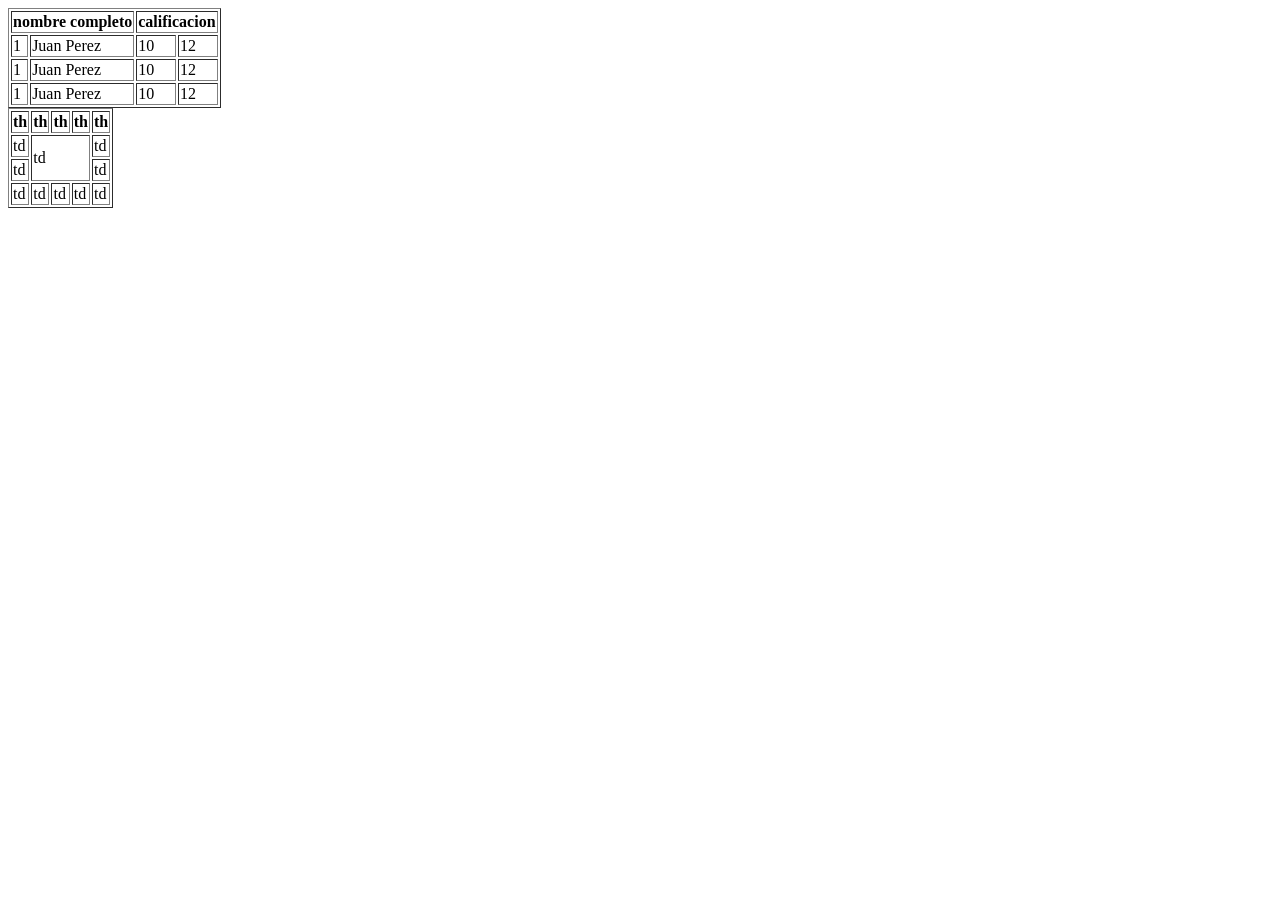
==== index.html @ 7d1f290c "Versión de tablas clase 01/10/2025" ====
<!DOCTYPE html>
<html lang="en">
<head>
    <meta charset="UTF-8">
    <meta name="viewport" content="width=device-width, initial-scale=1.0">
    <title>Document</title>
</head>
<body>
    <table border="1">
        <thead> 
            <tr>
                <th colspan="2">
                    nombre completo
                </th>
                <th colspan="2">
                    calificacion
                </th>
            </tr>
        </thead>
        <tbody>
            <tr>
                <td>1</td>
                <td>Juan Perez</td>
                <td>10</td>
                <td>12</td>
            </tr>
            <tr>
                <td>1</td>
                <td>Juan Perez</td>
                <td>10</td>
                <td>12</td>
            </tr>
            <tr>
                <td>1</td>
                <td>Juan Perez</td>
                <td>10</td>
                <td>12</td>
            </tr>

        </tbody>
    </table>
    
    <table border="1">
        <thead> 
            <tr>
                
                <th>th</th>
                <th>th</th>
                <th>th</th>
                <th>th</th>
                <th>th</th>
                
            </tr>
        </thead>
        <tbody>
            <tr>
                <td >td</td>
                <td colspan="3" rowspan="2">td</td>
                <td >td</td>
            </tr>
            <tr>
                <td >td</td>
                <td>td</td>
            </tr>
            <tr>
                <td >td</td>
                <td>td</td>
                <td >td</td>
                <td>td</td>
                <td >td</td>
            </tr>
        </tbody>
    </table>

</body>
</html>
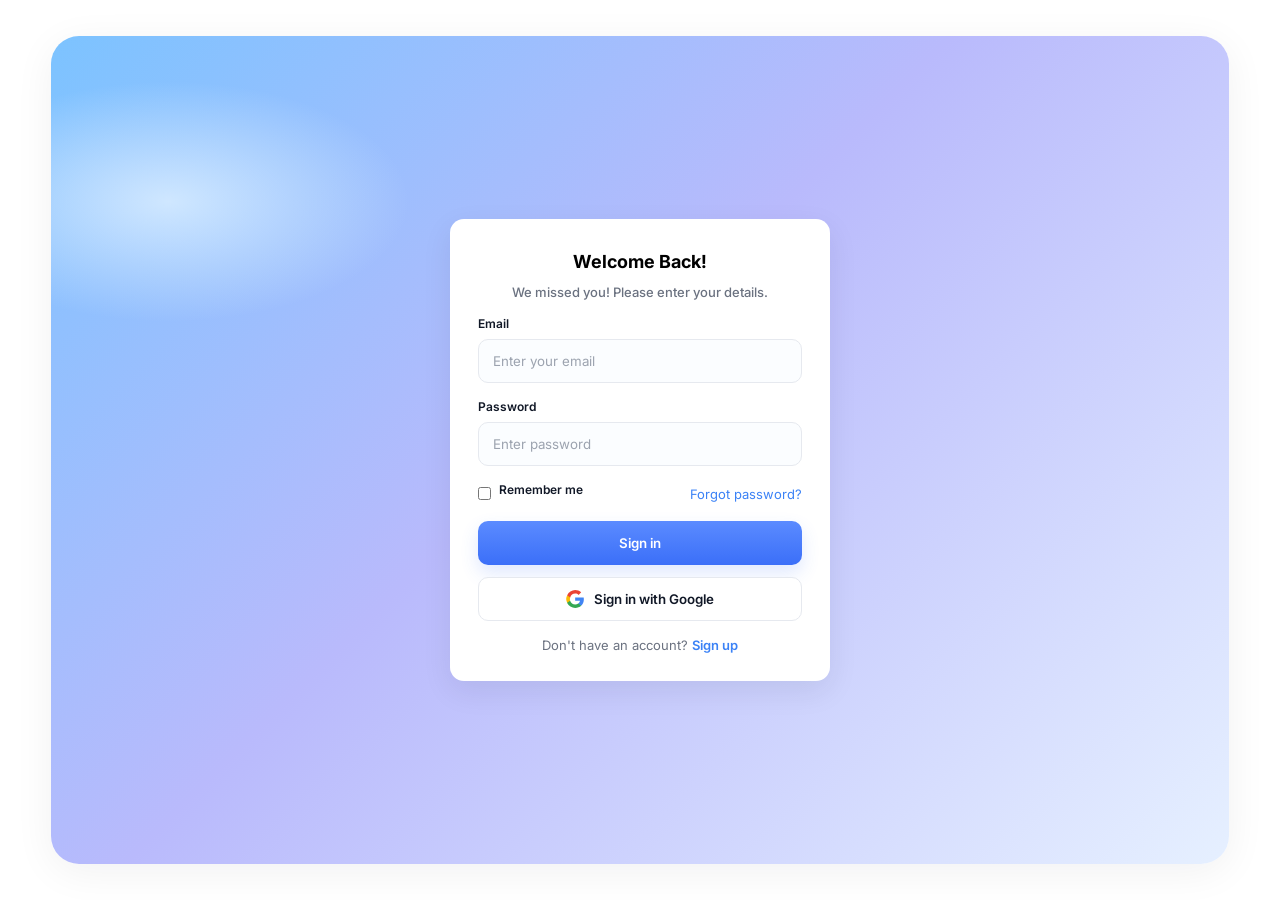
==== commit 4d62dee2: "menu" ====
--- a/index.html
+++ b/index.html
@@ -3,74 +3,59 @@
 <head>
     <meta charset="UTF-8">
     <meta name="viewport" content="width=device-width, initial-scale=1.0">
-    <title>Document</title>
+    <link rel="stylesheet" href="loginstyle.css">
+    <!-- Fuente opcional similar al diseño -->
+    <link href="https://fonts.googleapis.com/css2?family=Inter:wght@300;400;600;700&display=swap" rel="stylesheet">
+    <title>Sign in</title>
 </head>
 <body>
-    <table border="1">
-        <thead> 
-            <tr>
-                <th colspan="2">
-                    nombre completo
-                </th>
-                <th colspan="2">
-                    calificacion
-                </th>
-            </tr>
-        </thead>
-        <tbody>
-            <tr>
-                <td>1</td>
-                <td>Juan Perez</td>
-                <td>10</td>
-                <td>12</td>
-            </tr>
-            <tr>
-                <td>1</td>
-                <td>Juan Perez</td>
-                <td>10</td>
-                <td>12</td>
-            </tr>
-            <tr>
-                <td>1</td>
-                <td>Juan Perez</td>
-                <td>10</td>
-                <td>12</td>
-            </tr>
 
-        </tbody>
-    </table>
-    
-    <table border="1">
-        <thead> 
-            <tr>
-                
-                <th>th</th>
-                <th>th</th>
-                <th>th</th>
-                <th>th</th>
-                <th>th</th>
-                
-            </tr>
-        </thead>
-        <tbody>
-            <tr>
-                <td >td</td>
-                <td colspan="3" rowspan="2">td</td>
-                <td >td</td>
-            </tr>
-            <tr>
-                <td >td</td>
-                <td>td</td>
-            </tr>
-            <tr>
-                <td >td</td>
-                <td>td</td>
-                <td >td</td>
-                <td>td</td>
-                <td >td</td>
-            </tr>
-        </tbody>
-    </table>
+  <!-- fondo grande con borde redondeado (estilo de la imagen) -->
+  <div class="page-bg" aria-hidden="true"></div>
+
+  <!-- tarjeta centrada -->
+  <div class="contenedor-form">
+      <div class="card">
+          <header class="card-head">
+                  <h2 class="titulo-form">Welcome Back!</h2>
+                  <p class="subtitulo-form">We missed you! Please enter your details.</p>
+          </header>
+          <form class="form-body" novalidate>
+              <div class="contenedor-mail">
+                  <label for="email">Email</label>
+                  <input type="email" placeholder="Enter your email" id="email" required>
+              </div>
+              <div class="contenedor-password">
+                  <label for="password">Password</label>
+                  <input type="password" placeholder="Enter password" id="password" required>
+              </div>
+              <div class="contenedor-opciones">
+                  <div class="left-opt">
+                    <input type="checkbox" id="rememberme">
+                    <label for="rememberme">Remember me</label>
+                  </div>
+                  <a class="forgot" href="#">Forgot password?</a>
+              </div>
+              <div class="contenedor-botones">
+                  <button type="submit" class="btn-primary">Sign in</button>
+
+                  <button type="button" class="btn-google" aria-label="Sign in with Google">
+                    <svg width="18" height="18" viewBox="0 0 533.5 544.3" aria-hidden="true">
+                      <path d="M533.5 278.4c0-17.3-1.5-34-4.3-50.2H272v95.1h146.9c-6.3 34.9-25.6 64.4-54.7 84.1v69h88.4c51.7-47.6 81.9-118 81.9-198z" fill="#4285F4"/>
+                      <path d="M272 544.3c73.7 0 135.6-24.5 180.8-66.6l-88.4-69c-24.6 16.6-56.2 26.4-92.4 26.4-71 0-131.2-47.9-152.7-112.2H29.6v70.6C74.5 479.6 167.7 544.3 272 544.3z" fill="#34A853"/>
+                      <path d="M119.3 323.9c-10.6-31.6-10.6-65.6 0-97.2V156H29.6C10.6 197 0 234.8 0 272s10.6 75 29.6 116l89.7-64.1z" fill="#FBBC05"/>
+                      <path d="M272 107.7c39.9 0 75.8 13.7 104 40.6l78.1-78.1C403.4 24.2 335.7 0 272 0 167.7 0 74.5 64.7 29.6 156l89.7 70.5C140.8 155.6 201 107.7 272 107.7z" fill="#EA4335"/>
+                    </svg>
+                    <span>Sign in with Google</span>
+                  </button>
+              </div>
+
+              <div class="contenedor-other-options">
+                  <p>Don't have an account? <a href="signup.html">Sign up</a></p>
+              </div>
+          </form>
+      </div>
+  </div>
 
 </body>
 </html>
--- a/loginstyle.css
+++ b/loginstyle.css
@@ -0,0 +1,205 @@
+* {
+    margin: 0;
+    padding: 0;
+    box-sizing: border-box;
+    font-family: 'Inter', system-ui, -apple-system, "Segoe UI", Roboto, "Helvetica Neue", Arial;
+}
+
+html, body {
+    height: 100%;
+}
+
+.page-bg {
+    position: fixed;
+    inset: 4vh 4vw;
+    background: radial-gradient(1200px 600px at 10% 20%, #cfe7ff 0%, transparent 20%),
+                linear-gradient(135deg, #7cc3ff 0%, #b9bafc 45%, #e6f0ff 100%);
+    border-radius: 28px;
+    box-shadow: 0 8px 40px rgba(15, 23, 42, 0.06);
+    z-index: 0;
+    pointer-events: none;
+}
+
+/* contenedor centrado en primer plano */
+.contenedor-form {
+    position: relative;
+    z-index: 1;
+    min-width: 360px;
+    max-width: 460px;
+    width: 420px;
+    margin: 0 auto;
+    height: auto;
+    display: flex;
+    align-items: center;
+    justify-content: center;
+    padding: 36px 20px;
+    /* colocación centrada vertical completa */
+    position: absolute;
+    top: 50%;
+    left: 50%;
+    transform: translate(-50%, -50%);
+}
+
+/* tarjeta blanca */
+.card {
+    width: 100%;
+    background: #ffffff;
+    border-radius: 14px;
+    box-shadow: 0 10px 30px rgba(15, 23, 42, 0.08);
+    padding: 28px 28px;
+}
+
+/* cabecera pequeña con logo y títulos */
+.card-head {
+    display: flex;
+    flex-direction: column;
+    align-items: center;
+    gap: 8px;
+    margin-bottom: 6px;
+}
+
+.brand {
+    width: 48px;
+    height: 48px;
+    display: flex;
+    align-items: center;
+    justify-content: center;
+    margin-bottom: 6px;
+}
+
+/* títulos */
+.titulo-form {
+    font-size: 18px;
+    margin: 4px 0;
+    font-weight: 700;
+    
+}
+
+.subtitulo-form {
+    font-size: 13px;
+    color: #6b7280;
+    margin: 0;
+    font-weight: 500;
+}
+
+/* formulario */
+.form-body {
+    margin-top: 8px;
+}
+
+.contenedor-mail,
+.contenedor-password {
+    display: flex;
+    flex-direction: column;
+    margin: 16px 0;
+}
+
+label {
+    font-size: 12px;
+    color: #111827;
+    margin-bottom: 8px;
+    font-weight: 600;
+}
+
+/* inputs estilo moderno */
+input[type="email"],
+input[type="password"] {
+    height: 44px;
+    padding: 10px 14px;
+    border-radius: 10px;
+    border: 1px solid #e6e9ef;
+    background: #fbfdff;
+    outline: none;
+    transition: box-shadow .15s, border-color .15s;
+}
+
+input::placeholder {
+    color: #9ca3af;
+}
+
+input:focus {
+    border-color: #60a5fa;
+    box-shadow: 0 4px 12px rgba(96,165,250,0.12);
+}
+
+.contenedor-opciones {
+    display: flex;
+    justify-content: space-between;
+    align-items: center;
+    margin: 6px 0 16px 0;
+}
+
+.left-opt {
+    display: flex;
+    gap: 8px;
+    align-items: center;
+    color: #374151;
+    font-size: 13px;
+}
+
+.forgot {
+    color: #3b82f6;
+    font-size: 13px;
+    text-decoration: none;
+}
+
+
+.contenedor-botones {
+    display: flex;
+    flex-direction: column;
+    gap: 12px;
+    margin-top: 6px;
+}
+
+.btn-primary {
+    background: linear-gradient(180deg,#5b8bff,#3b6ff8);
+    color: white;
+    border: none;
+    height: 44px;
+    border-radius: 10px;
+    font-weight: 600;
+    cursor: pointer;
+    box-shadow: 0 8px 18px rgba(59,111,248,0.16);
+}
+
+.btn-google {
+    display: inline-flex;
+    align-items: center;
+    gap: 10px;
+    justify-content: center;
+    height: 44px;
+    border-radius: 10px;
+    border: 1px solid #e6e9ef;
+    background: #ffffff;
+    cursor: pointer;
+    color: #111827;
+    font-weight: 600;
+    padding: 0 12px;
+}
+
+
+.btn-google svg { display: block; }
+
+
+.contenedor-other-options {
+    text-align: center;
+    margin-top: 16px;
+    font-size: 13px;
+    color: #6b7280;
+}
+
+.contenedor-other-options a {
+    color: #3b82f6;
+    text-decoration: none;
+    font-weight: 600;
+}
+
+
+@media (max-width: 480px) {
+    .page-bg { inset: 2vh 2vw; border-radius: 12px; }
+    .contenedor-form { width: calc(100% - 36px); left: 50%; transform: translate(-50%, -50%); top: 50%; }
+    .card { padding: 20px; }
+}
+
+
+
